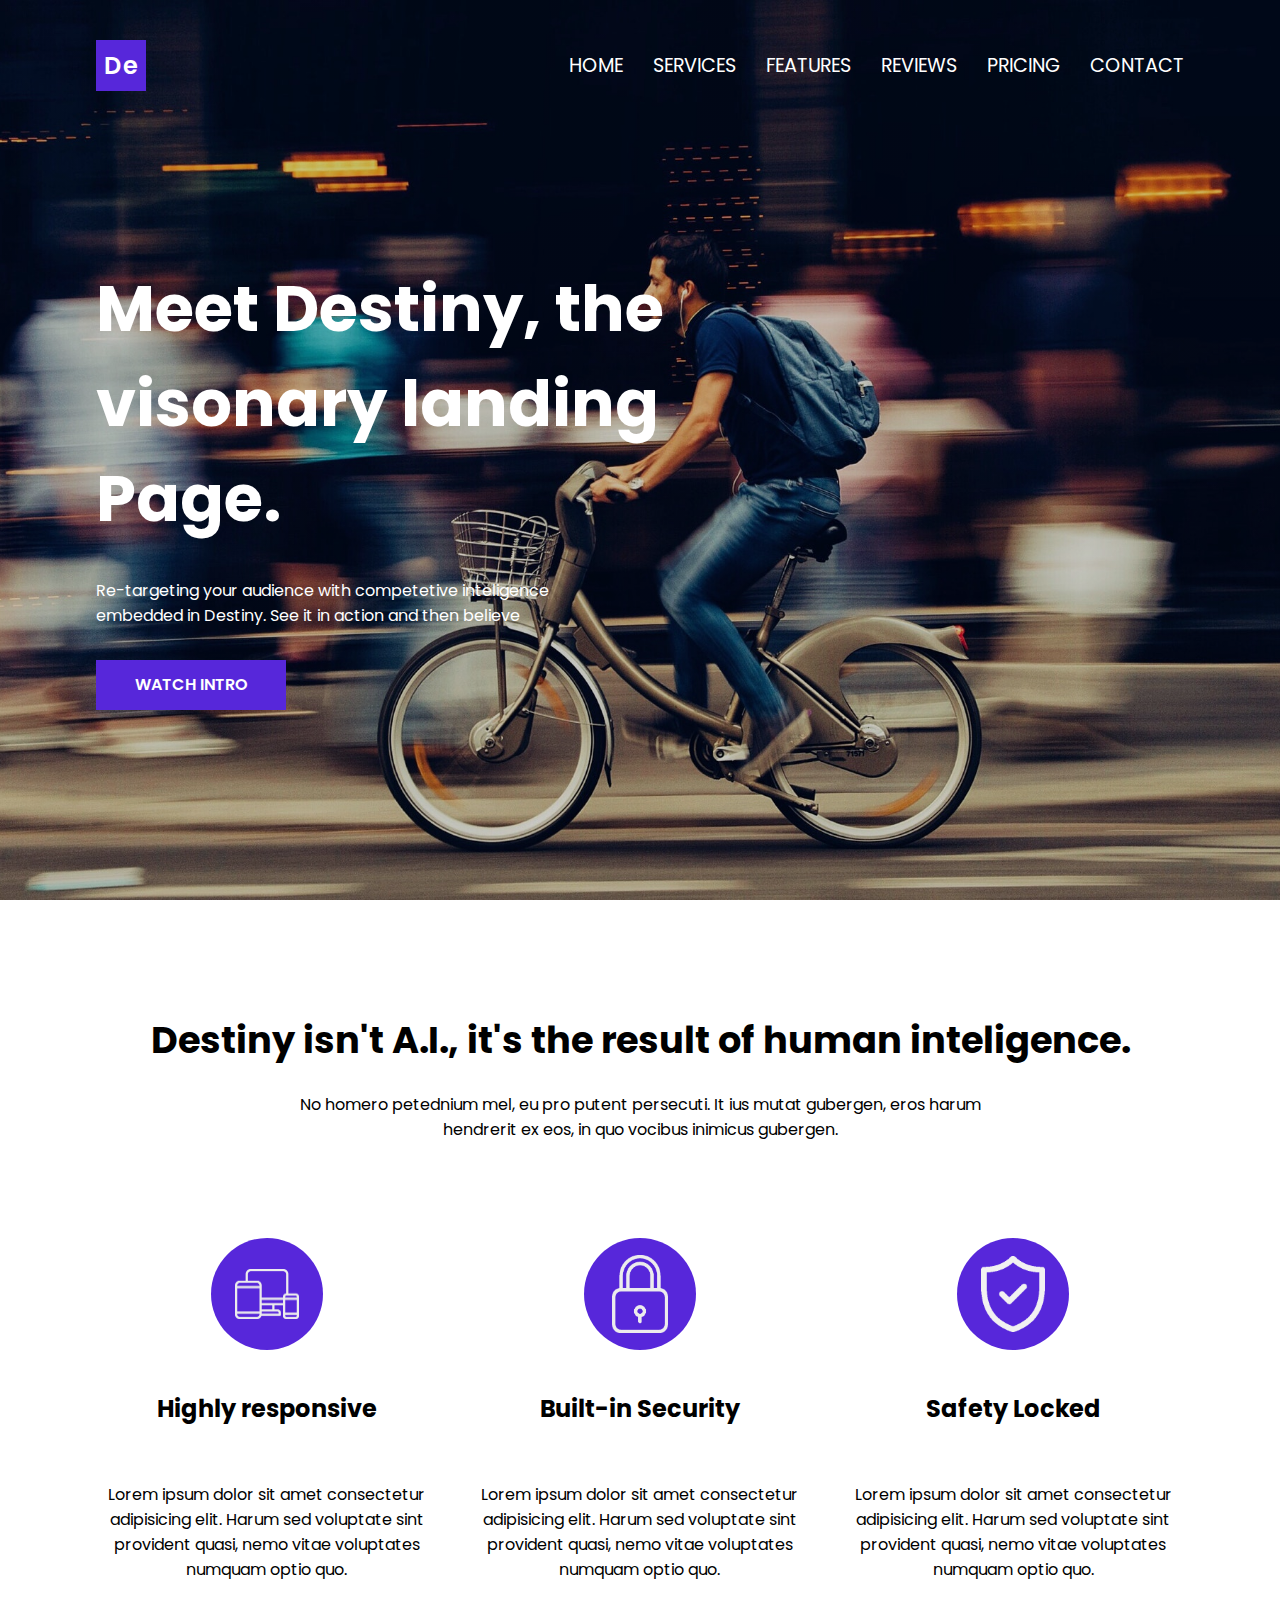
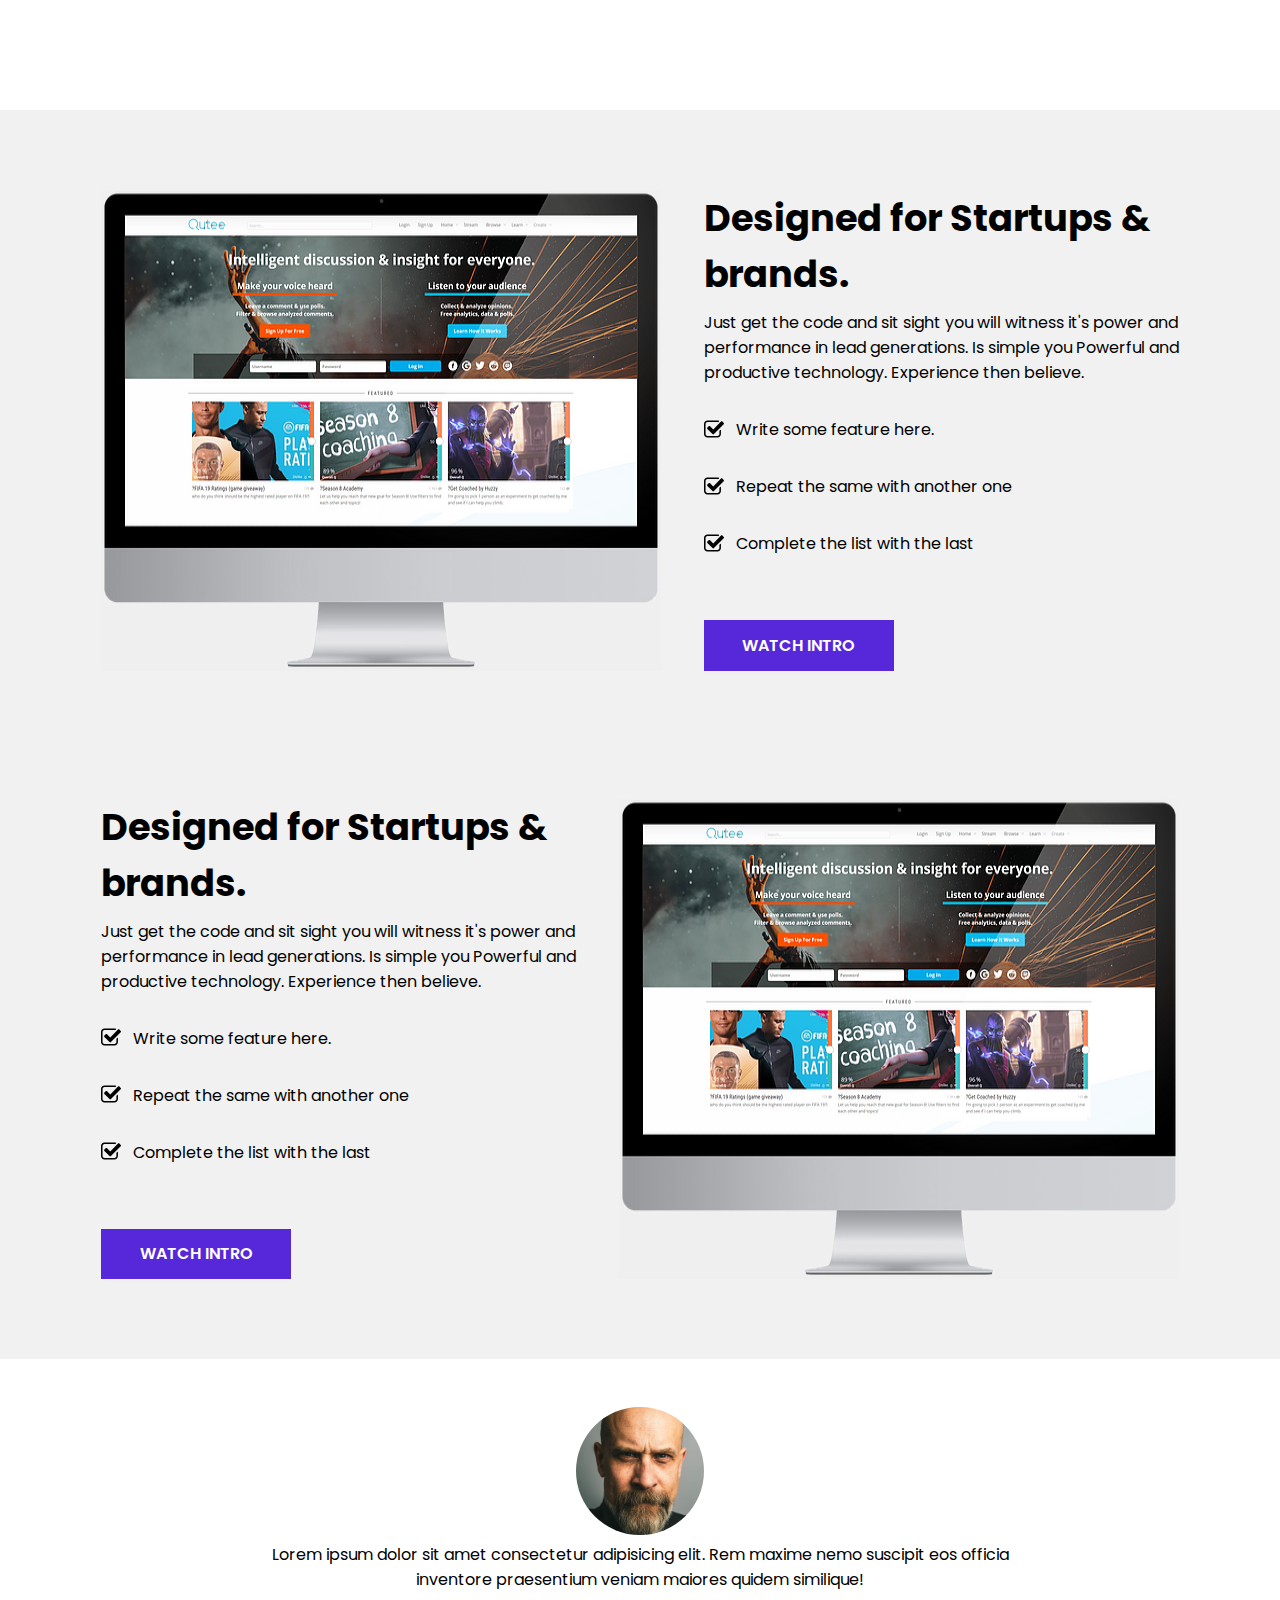
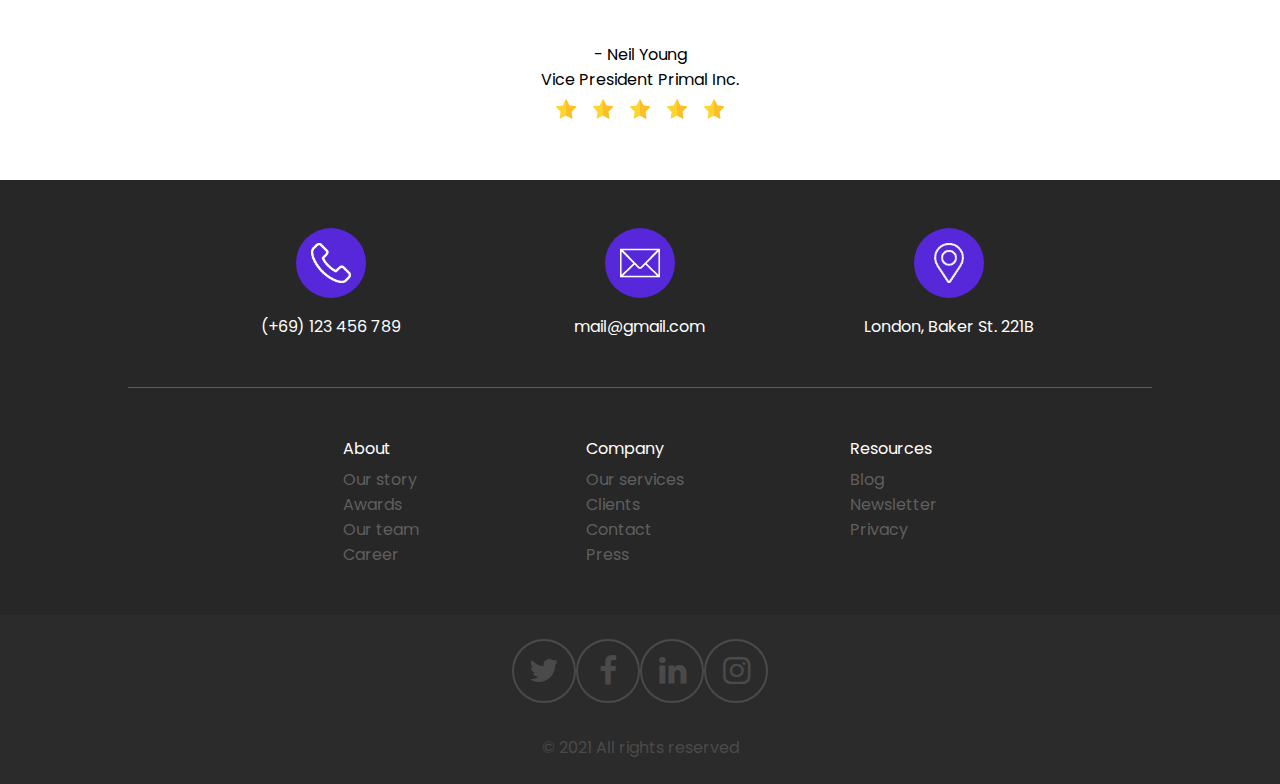
==== index.html @ 3080489e "Add files via upload" ====
<!DOCTYPE html>
<html lang="en">
   <head>
      <meta charset="UTF-8" />
      <meta http-equiv="X-UA-Compatible" content="IE=edge" />
      <meta name="viewport" content="width=device-width, initial-scale=1.0" />
      <title>Destiny</title>
      <link rel="preconnect" href="https://fonts.googleapis.com" />
      <link rel="preconnect" href="https://fonts.gstatic.com" crossorigin />
      <link rel="shortcut icon" href="img/shortcut.png" type="image/x-icon" />
      <link href="https://fonts.googleapis.com/css2?family=Allison&family=Poppins:wght@100;200;300;400;600&display=swap" rel="stylesheet" />
      <link rel="stylesheet" href="fontello/css/fontello.css" />
      <link rel="stylesheet" href="style.css" />
   </head>
   <body>
      <div class="container">
         <div class="hero">
            <header>
               <div class="logo">De</div>
               <nav>
                  <ul>
                     <li><a href="#" class="nav-link">HOME</a></li>
                     <li><a href="#" class="nav-link">SERVICES</a></li>
                     <li><a href="#" class="nav-link">FEATURES</a></li>
                     <li><a href="#" class="nav-link">REVIEWS</a></li>
                     <li><a href="#" class="nav-link">PRICING</a></li>
                     <li><a href="#" class="nav-link">CONTACT</a></li>
                  </ul>
               </nav>
            </header>

            <h1>Meet Destiny, the <br />visonary landing <br />Page.</h1>
            <p>Re-targeting your audience with competetive inteligence <br />embedded in Destiny. See it in action and then believe</p>
            <button>WATCH INTRO</button>
         </div>

         <section class="first-section">
            <h1>Destiny isn't A.I., it's the result of human inteligence.</h1>
            <p>
               No homero petednium mel, eu pro putent persecuti. It ius mutat gubergen, eros harum <br />
               hendrerit ex eos, in quo vocibus inimicus gubergen.
            </p>

            <div class="services">
               <div class="first-service">
                  <div class="circle">
                     <img src="img/svg/001-devices.png" alt="" />
                  </div>
                  <h2>Highly responsive</h2>
                  <p>
                     Lorem ipsum dolor sit amet consectetur adipisicing elit. Harum sed voluptate sint provident quasi, nemo vitae
                     voluptates numquam optio quo.
                  </p>
               </div>

               <div class="second-service">
                  <div class="circle">
                     <img src="img/svg/002-padlock.png" alt="" />
                  </div>
                  <h2>Built-in Security</h2>
                  <p>
                     Lorem ipsum dolor sit amet consectetur adipisicing elit. Harum sed voluptate sint provident quasi, nemo vitae
                     voluptates numquam optio quo.
                  </p>
               </div>

               <div class="third-service">
                  <div class="circle">
                     <img src="img/svg/003-security.png" alt="" />
                  </div>
                  <h2>Safety Locked</h2>
                  <p>
                     Lorem ipsum dolor sit amet consectetur adipisicing elit. Harum sed voluptate sint provident quasi, nemo vitae
                     voluptates numquam optio quo.
                  </p>
               </div>
            </div>
         </section>

         <section class="second-section">
            <div class="second-section-content">
               <img src="img/desktop.png" alt="" />
               <article>
                  <h1>
                     Designed for Startups & <br />
                     brands.
                  </h1>
                  <p>
                     Just get the code and sit sight you will witness it's power and <br />
                     performance in lead generations. Is simple you Powerful and <br />
                     productive technology. Experience then believe.
                  </p>
                  <div class="check-list">
                     <ul>
                        <li>Write some feature here.</li>
                        <li>Repeat the same with another one</li>
                        <li>Complete the list with the last</li>
                     </ul>
                  </div>
                  <button>WATCH INTRO</button>
               </article>
            </div>

            <div class="second-section-content2">
               <article>
                  <h1>
                     Designed for Startups & <br />
                     brands.
                  </h1>
                  <p>
                     Just get the code and sit sight you will witness it's power and <br />
                     performance in lead generations. Is simple you Powerful and <br />
                     productive technology. Experience then believe.
                  </p>
                  <div class="check-list">
                     <ul>
                        <li>Write some feature here.</li>
                        <li>Repeat the same with another one</li>
                        <li>Complete the list with the last</li>
                     </ul>
                  </div>
                  <button>WATCH INTRO</button>
               </article>
               <img src="img/desktop.png" alt="" />
            </div>
         </section>

         <section class="third-section">
            <div class="person-data">
               <img class="person" src="img/person.jpg" alt="" />
               <p>
                  Lorem ipsum dolor sit amet consectetur adipisicing elit. Rem maxime nemo suscipit eos officia <br />
                  inventore praesentium veniam maiores quidem similique! <br /><br /><br />
                  - Neil Young <br />
                  Vice President Primal Inc.
               </p>
               <div class="stars">
                  <img src="img/svg/star.svg" alt="" />
                  <img src="img/svg/star.svg" alt="" />
                  <img src="img/svg/star.svg" alt="" />
                  <img src="img/svg/star.svg" alt="" />
                  <img src="img/svg/star.svg" alt="" />
               </div>
            </div>
         </section>

         <footer>
            <div class="contact-section">
               <div class="phone">
                  <div class="circle">
                     <img src="img/003-telephone.png" alt="" />
                  </div>
                  <p>(+69) 123 456 789</p>
               </div>

               <div class="mail">
                  <div class="circle">
                     <img src="img/001-envelope.png" alt="" />
                  </div>
                  <p>mail@gmail.com</p>
               </div>

               <div class="location">
                  <div class="circle">
                     <img src="img/002-pin.png" alt="" />
                  </div>
                  <p>London, Baker St. 221B</p>
               </div>
            </div>

            <div class="info-section">
               <div class="about">
                  <span class="info">About</span>
                  <ul>
                     <li><a href="#">Our story</a></li>
                     <li><a href="#">Awards</a></li>
                     <li><a href="#">Our team</a></li>
                     <li><a href="#">Career</a></li>
                  </ul>
               </div>

               <div class="company">
                  <span class="info">Company</span>
                  <ul>
                     <li><a href="#">Our services</a></li>
                     <li><a href="#">Clients</a></li>
                     <li><a href="#">Contact</a></li>
                     <li><a href="#">Press</a></li>
                  </ul>
               </div>

               <div class="resources">
                  <span class="info">Resources</span>
                  <ul>
                     <li><a href="#">Blog</a></li>
                     <li><a href="#">Newsletter</a></li>
                     <li><a href="#">Privacy</a></li>
                  </ul>
               </div>
            </div>
            <div class="socials">
               <div class="socials-container">
                  <div class="social-circle">
                     <a href=""><i class="icon-twitter"></i></a>
                  </div>

                  <div class="social-circle">
                     <a href=""><i class="icon-facebook"></i></a>
                  </div>

                  <div class="social-circle">
                     <a href=""><i class="icon-linkedin"></i></a>
                  </div>

                  <div class="social-circle">
                     <a href=""><i class="icon-instagram"></i></a>
                  </div>
               </div>
               <span class="copyright">&copy 2021 All rights reserved</span>
            </div>
         </footer>
      </div>
   </body>
</html>
---- fontello/css/fontello.css ----
@font-face {
  font-family: 'fontello';
  src: url('../font/fontello.eot?52765660');
  src: url('../font/fontello.eot?52765660#iefix') format('embedded-opentype'),
       url('../font/fontello.woff2?52765660') format('woff2'),
       url('../font/fontello.woff?52765660') format('woff'),
       url('../font/fontello.ttf?52765660') format('truetype'),
       url('../font/fontello.svg?52765660#fontello') format('svg');
  font-weight: normal;
  font-style: normal;
}
/* Chrome hack: SVG is rendered more smooth in Windozze. 100% magic, uncomment if you need it. */
/* Note, that will break hinting! In other OS-es font will be not as sharp as it could be */
/*
@media screen and (-webkit-min-device-pixel-ratio:0) {
  @font-face {
    font-family: 'fontello';
    src: url('../font/fontello.svg?52765660#fontello') format('svg');
  }
}
*/
[class^="icon-"]:before, [class*=" icon-"]:before {
  font-family: "fontello";
  font-style: normal;
  font-weight: normal;
  speak: never;

  display: inline-block;
  text-decoration: inherit;
  width: 1em;
  margin-right: .2em;
  text-align: center;
  /* opacity: .8; */

  /* For safety - reset parent styles, that can break glyph codes*/
  font-variant: normal;
  text-transform: none;

  /* fix buttons height, for twitter bootstrap */
  line-height: 1em;

  /* Animation center compensation - margins should be symmetric */
  /* remove if not needed */
  margin-left: .2em;

  /* you can be more comfortable with increased icons size */
  /* font-size: 120%; */

  /* Font smoothing. That was taken from TWBS */
  -webkit-font-smoothing: antialiased;
  -moz-osx-font-smoothing: grayscale;

  /* Uncomment for 3D effect */
  /* text-shadow: 1px 1px 1px rgba(127, 127, 127, 0.3); */
}

.icon-twitter:before { content: '\f099'; } /* '' */
.icon-facebook:before { content: '\f09a'; } /* '' */
.icon-linkedin:before { content: '\f0e1'; } /* '' */
.icon-instagram:before { content: '\f16d'; } /* '' */
---- style.css ----
:root {
   --darker-section: #f1f1f1;
   --blue: #5727da;
   --dark-blue: #441fa8;
   --darker: linear-gradient(rgba(0, 0, 0, 0.2), rgba(0, 0, 0, 0.2));
}

* {
   margin: 0;
   padding: 0;
   box-sizing: border-box;
}

body {
   font-family: 'poppins';
}

header {
   padding-top: 2rem;
   margin: auto;
   display: flex;
   max-width: 85vw;
   justify-content: space-between;
   align-items: center;
}

.logo {
   background: var(--blue);
   padding: 0.5rem;
   font-weight: 600;
   font-size: 1.5rem;
   letter-spacing: 0.1rem;
}

nav ul {
   display: flex;
   align-items: center;
   min-height: 7.4vh;
}

nav li {
   list-style: none;
   margin-left: 30px;
}

.nav-link {
   color: #ffffff;
   text-decoration: none;
   position: relative;
}

.nav-link::before,
.nav-link::after {
   content: '';
   position: absolute;
   background-color: var(--blue);
   transition: width 0.2s;
   bottom: -0.5rem;
   width: 0;
   height: 3px;
}

.nav-link::before {
   right: 50%;
}

.nav-link::after {
   left: 50%;
}

.nav-link:hover::before,
.nav-link:hover::after {
   width: 50%;
}

.hero {
   background: var(--darker), url('img/cycling.jpg') no-repeat center;
   background-size: cover;
   min-height: 100vh;
   color: #ffffff;
   font-size: 1.2rem;
   padding: 0 7.5vw;
}

.hero h1 {
   font-size: 4rem;
   margin-top: 18vh;
}

.hero p {
   font-size: 1rem;
   margin-top: 2rem;
   font-weight: 400;
}

button {
   width: 190px;
   background-color: var(--blue);
   border: none;
   color: #ffffff;
   padding: 0.8rem 1.5rem;
   margin-top: 2rem;
   font-size: 1rem;
   font-family: poppins;
   font-weight: 600;
}

button:hover {
   cursor: pointer;
   background-color: var(--dark-blue);
   transition: ease-in-out 0.3s;
}

button:not(:hover) {
   background-color: var(--blue);
   transition: ease-in-out 0.3s;
}

.first-section {
   display: flex;
   flex-direction: column;
   justify-content: center;
   padding: 5rem;
   min-height: 90vh;
   text-align: center;
   background: #ffffff;
}

.first-section h1 {
   font-size: 2.3rem;
   margin-bottom: 0.5rem;
}

.first-section p {
   padding: 1rem;
}

.services {
   margin-top: 5rem;
   display: flex;
   min-height: 40vh;
   justify-content: space-evenly;
   align-items: center;
}

.first-service,
.second-service,
.third-service {
   min-height: inherit;
   display: flex;
   justify-content: space-between;
   align-items: center;
   flex-direction: column;
}

.services img {
   width: 4rem;
}

.second-service img {
   width: 3.5rem;
}

.circle {
   display: flex;
   justify-content: center;
   align-items: center;
   width: 7rem;
   height: 7rem;
   border-radius: 50%;
   background-color: var(--blue);
}

.second-section {
   background: var(--darker-section);
   padding: 5rem;
   position: relative;
}

.second-section img {
   display: block;
   min-width: 40%;
}

.second-section-content {
   display: flex;
   justify-content: space-around;
}

.second-section h1 {
   font-size: 2.3rem;
   margin-bottom: 0.5rem;
}

.check-list li {
   margin: 2rem;
   list-style: none;
   position: relative;
}

.check-list li::before {
   content: url('img/svg/check.svg');
   position: absolute;
   left: -2rem;
   top: 0.1rem;
}

article {
   display: flex;
   flex-direction: column;
   justify-content: space-between;
}

.second-section-content2 {
   margin-top: 8rem;
   display: flex;
   justify-content: space-around;
}

.third-section {
   min-height: 30vh;
   display: flex;
   justify-content: center;
   align-items: center;
   text-align: center;
   padding: 3rem;
}

.person {
   width: 8rem;
   border-radius: 50%;
}

.stars img {
   margin: 0.4rem;
}

footer {
   background-color: #272727;
   color: #ffffff;
}

.contact-section {
   padding: 3rem;
   margin: auto;
   width: 80vw;
   display: flex;
   justify-content: space-evenly;
   align-items: center;
   border-bottom: 1px solid #5f5f5f;
}

.contact-section img {
   width: 40px;
}

.contact-section .circle {
   width: 70px;
   height: 70px;
   margin-bottom: 1rem;
}

.phone,
.mail,
.location {
   display: flex;
   flex-direction: column;
   align-items: center;
   flex: 1;
}

.info-section {
   padding: 3rem;
   width: 80vw;
   margin: auto;
   display: flex;
   justify-content: space-evenly;
}

.info-section ul {
   margin-top: 0.4rem;
}

.info-section li {
   list-style: none;
}

.info-section a {
   text-decoration: none;
   color: #5f5f5f;
}

.info {
   color: #ffffff;
}

.socials {
   background-color: #2b2b2b;
   text-align: center;
   padding: 1.5rem;
   color: #4b4a4a;
}

.socials-container {
   display: flex;
   justify-content: space-between;
   width: 20vw;
   margin: auto;
}

.social-circle {
   font-size: 2rem;
   display: flex;
   justify-content: center;
   align-items: center;
   width: 4rem;
   height: 4rem;
   border-radius: 50%;
   border: 2px solid #4b4a4a;
}

.social-circle i {
   width: 100%;
   height: 100%;
}

.social-circle a {
   color: #4b4a4a;
}

.social-circle:hover {
   background-color: #313131;
   transform: scale(1.1);
   transition: 0.3s;
}

.social-circle:not(:hover) {
   background-color: #2b2b2b;
   transition: 0.3s;
}

.copyright {
   display: block;
   margin-top: 2rem;
}

@media (max-width: 750px) {
   header {
      padding: 0;
      margin: 0;
   }

   .hero {
      display: flex;
      flex-direction: column;
      justify-content: space-between;
      padding: 1.5rem;
      clear: both;
   }

   .hero h1 {
      font-size: 3rem;
      display: flex;
      margin-top: 0;
   }

   nav {
      display: none;
   }

   .first-section {
      padding: 1.5rem;
   }

   .second-section {
      padding: 1.5rem;
   }

   .second-section-content {
      flex-direction: column;
   }

   .second-section-content2 {
      flex-direction: column-reverse;
   }

   .second-section-content2 {
      margin-top: 2rem;
   }

   .third-section {
      padding: 1.5rem;
   }

   .services {
      flex-direction: column;
      margin: 0;
   }

   .services div {
      margin-top: 0.5rem;
   }

   .contact-section {
      width: 100%;
      height: 10rem;
      font-size: 0.6rem;
      padding: 0;
   }

   .contact-section p {
      text-align: center;
   }

   .contact-section img {
      width: 2rem;
   }

   .contact-section .circle {
      width: 4rem;
      height: 4rem;
   }

   .info-section {
      padding: 1rem;
      font-size: 0.8rem;
      width: 100%;
      justify-content: space-between;
   }

   .socials {
      display: flex;
      flex-direction: column;
      align-items: center;
   }

   .socials-container {
      width: 100%;
   }

   button {
      align-self: center;
   }
}
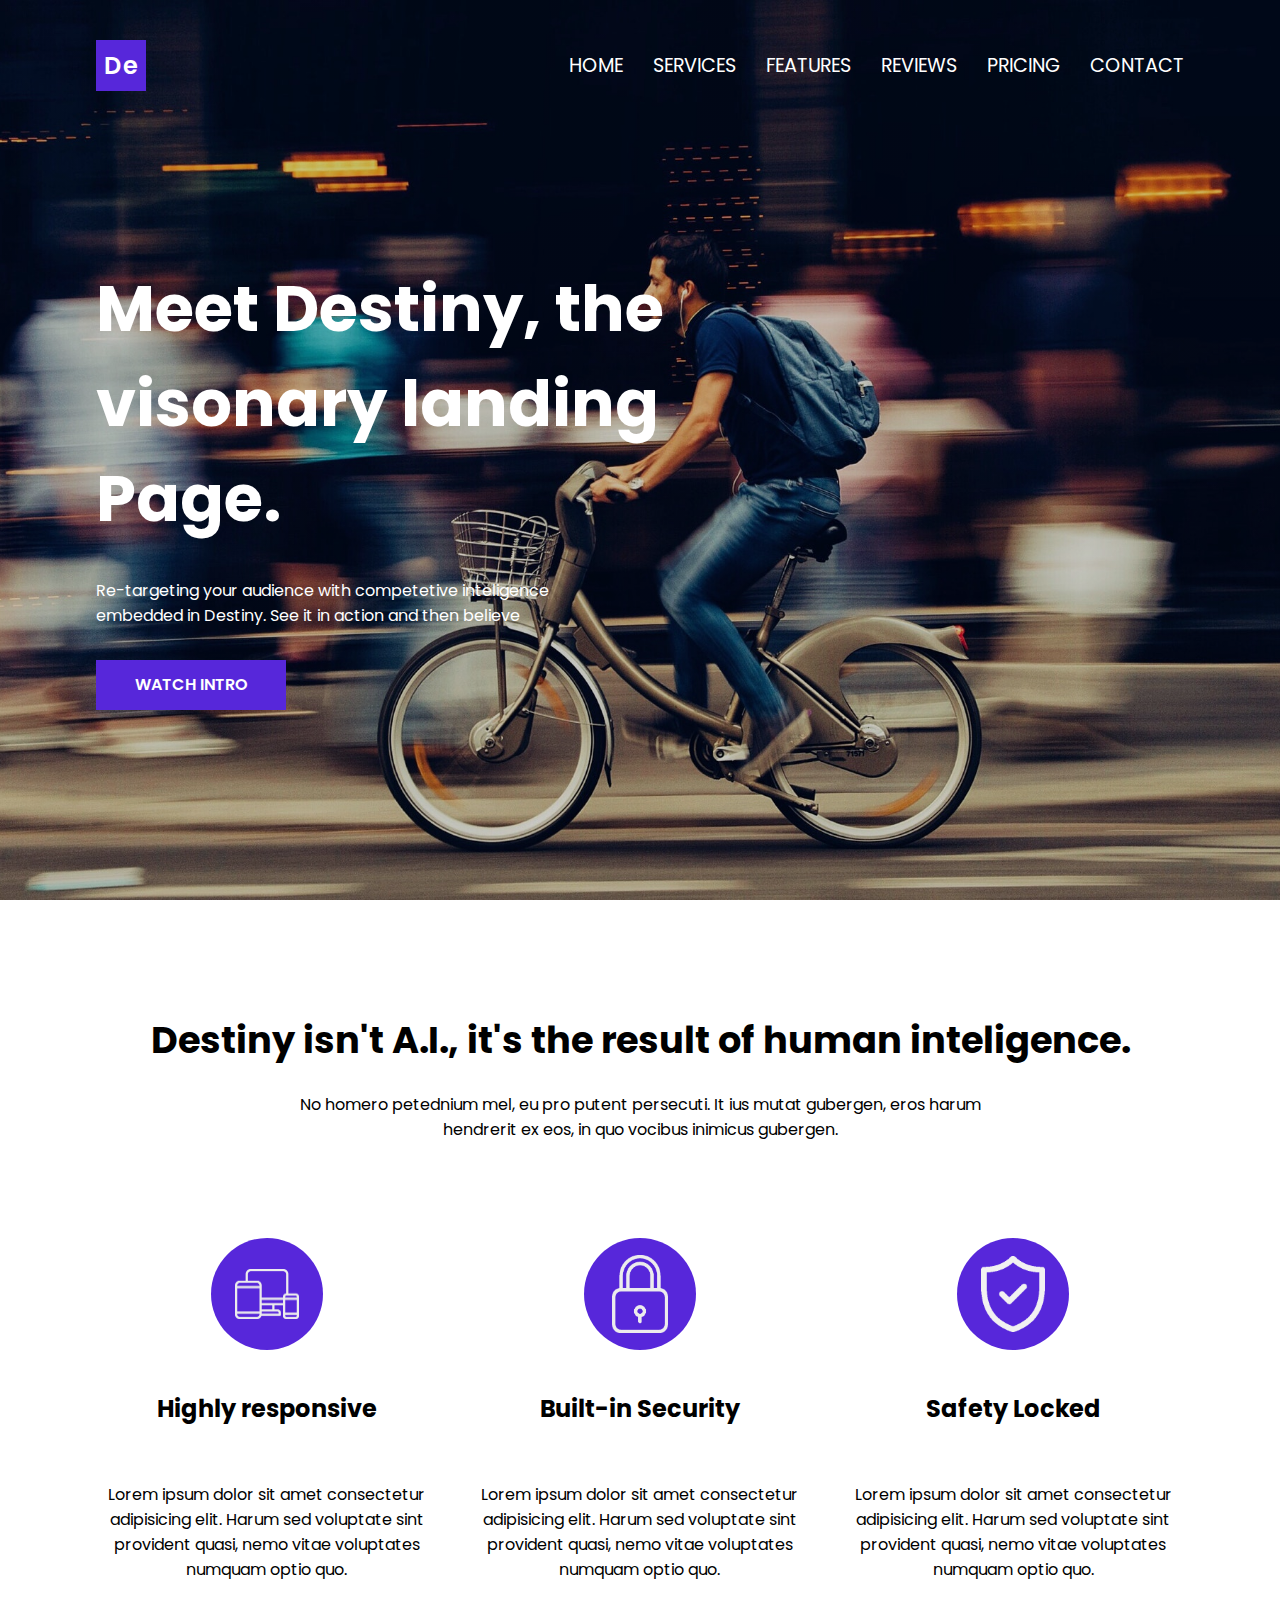
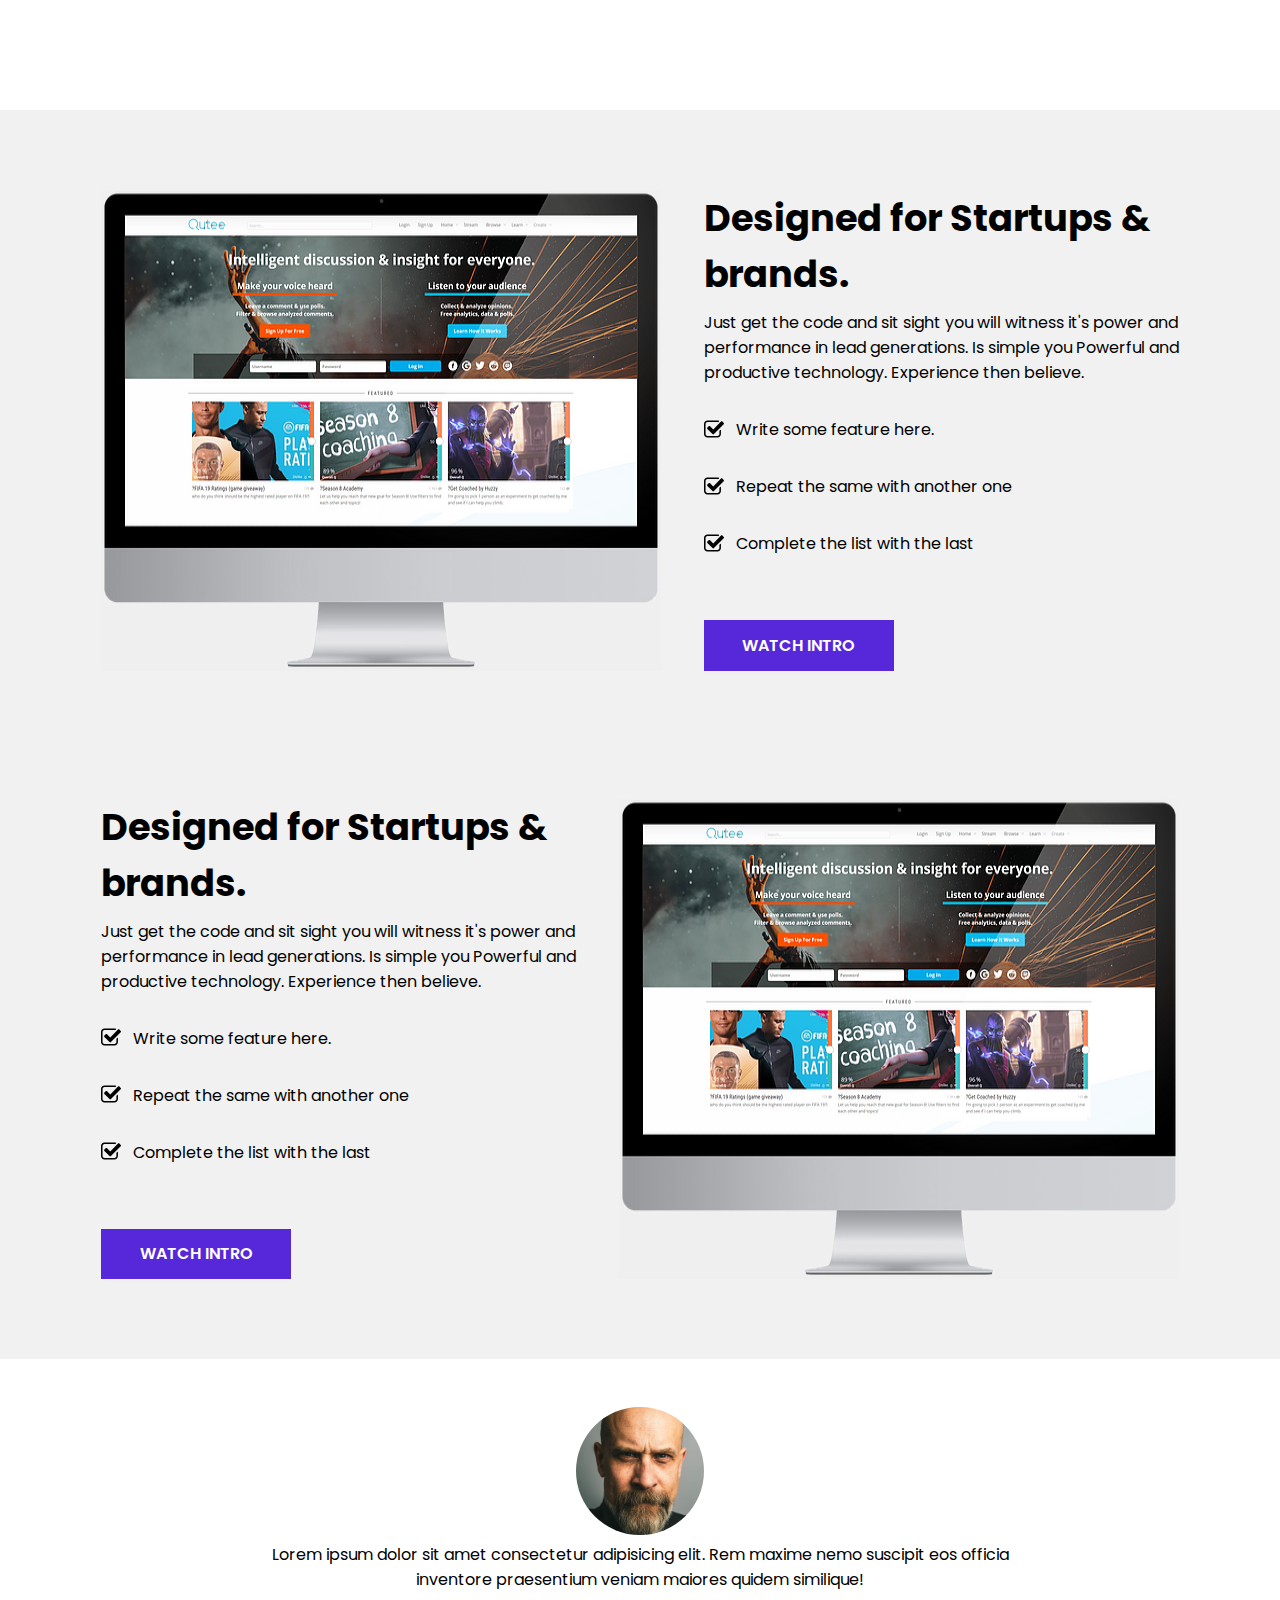
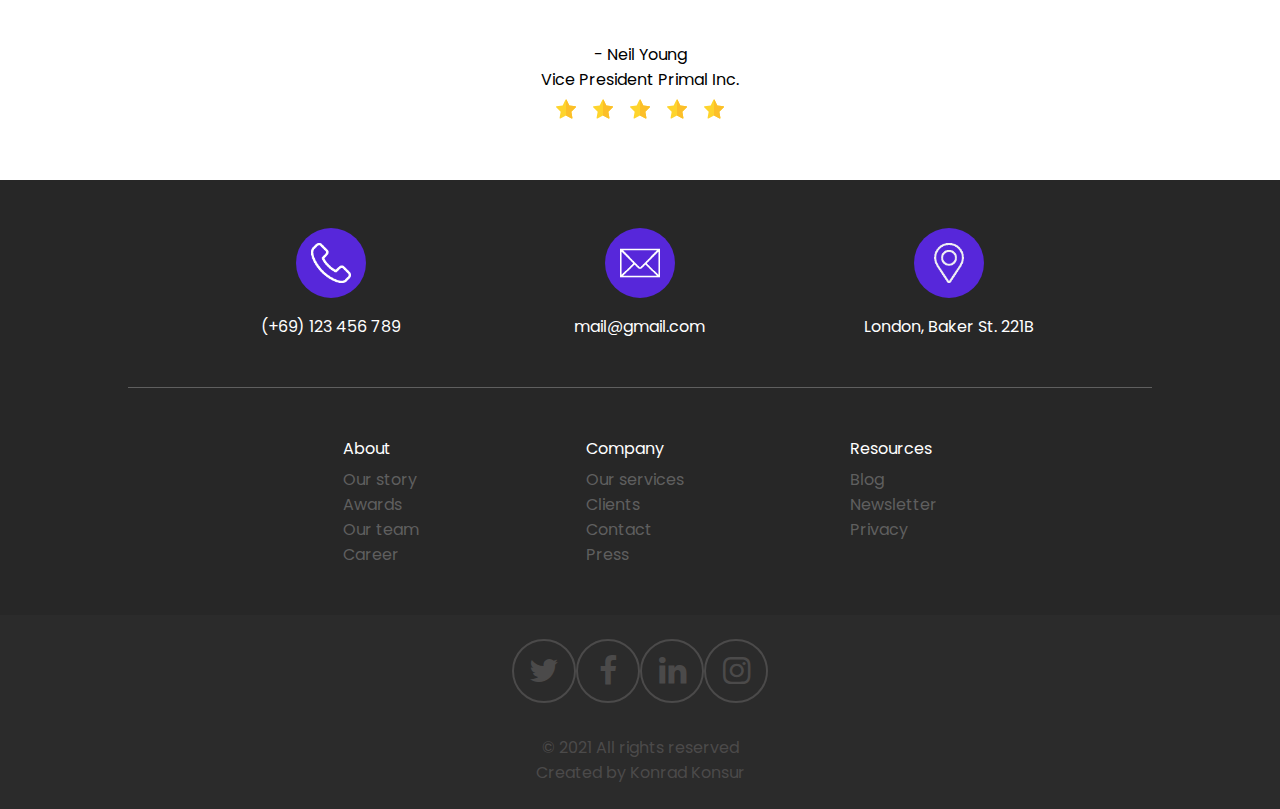
==== commit 47b31d8b: "Update index.html" ====
--- a/index.html
+++ b/index.html
@@ -216,7 +216,10 @@
                      <a href=""><i class="icon-instagram"></i></a>
                   </div>
                </div>
-               <span class="copyright">&copy 2021 All rights reserved</span>
+               <span class="copyright">
+                  &copy 2021 All rights reserved <br />
+                  Created by Konrad Konsur
+               </span>
             </div>
          </footer>
       </div>
